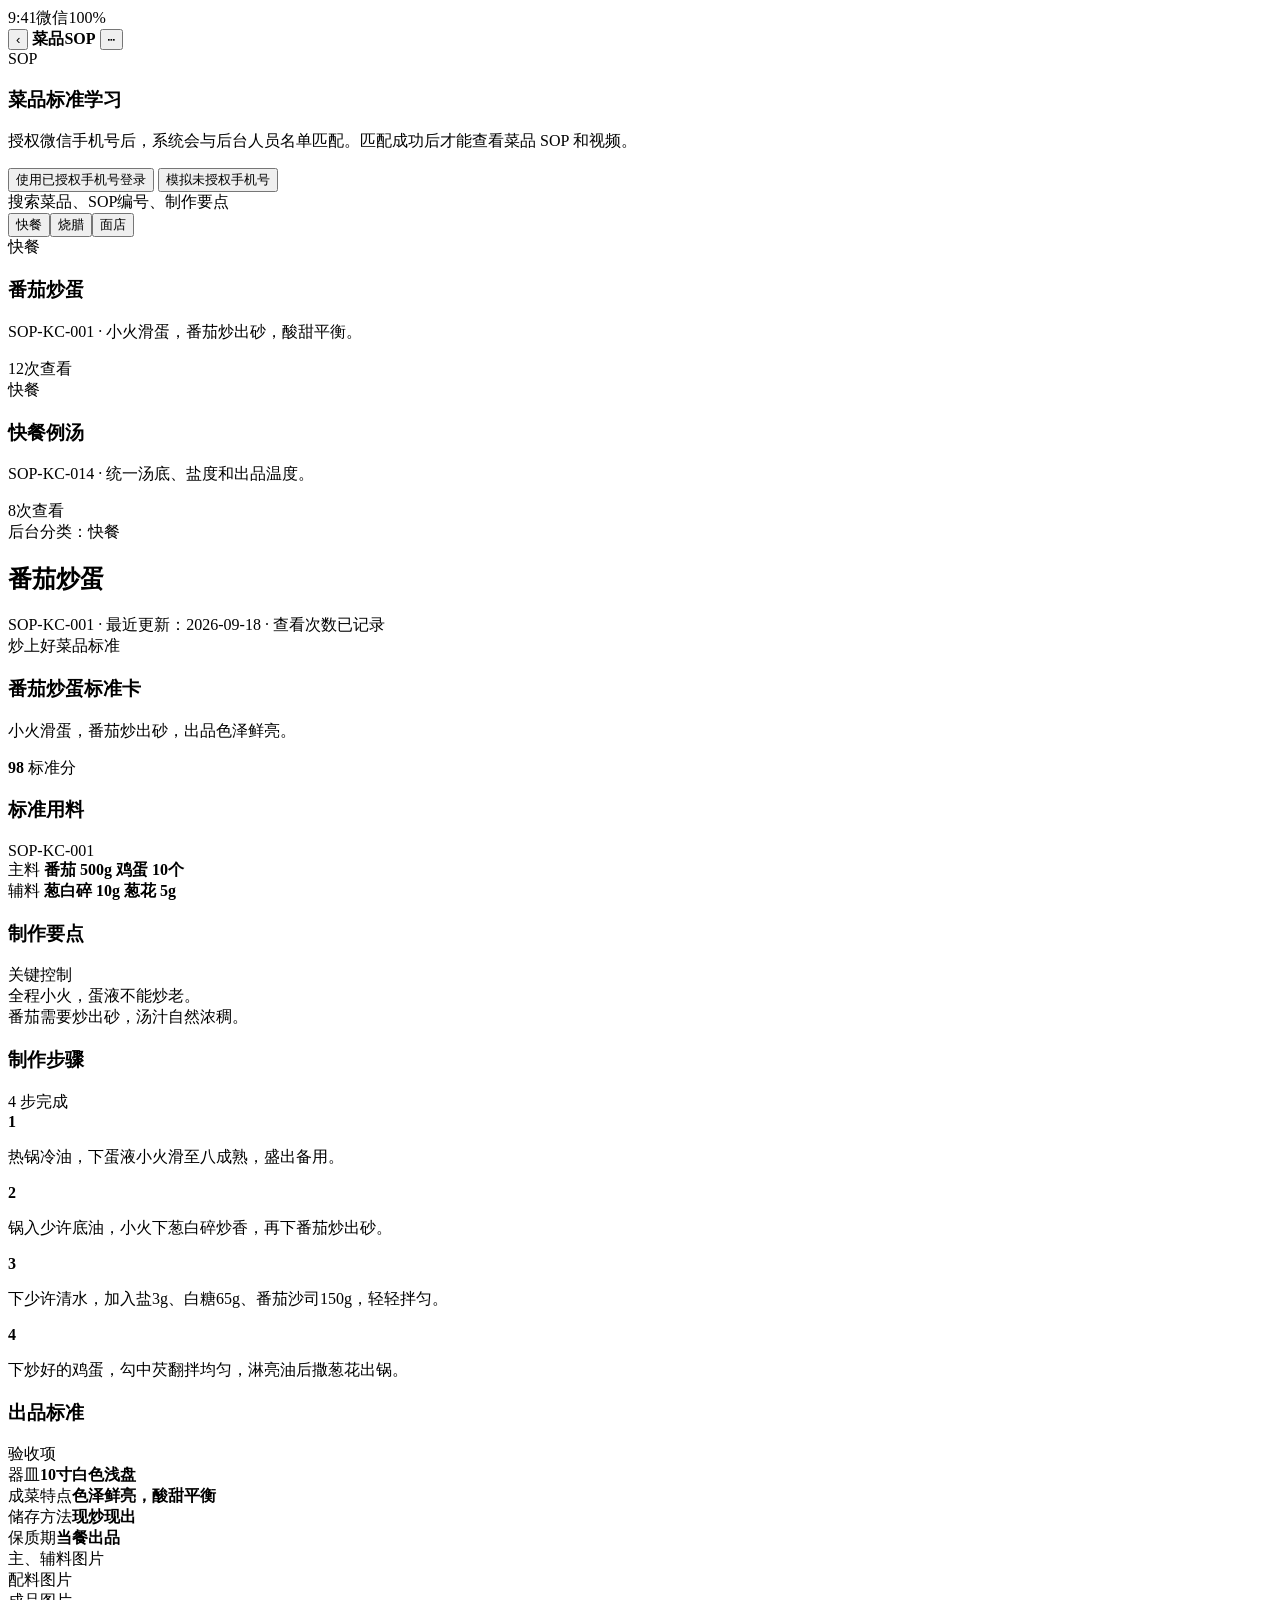
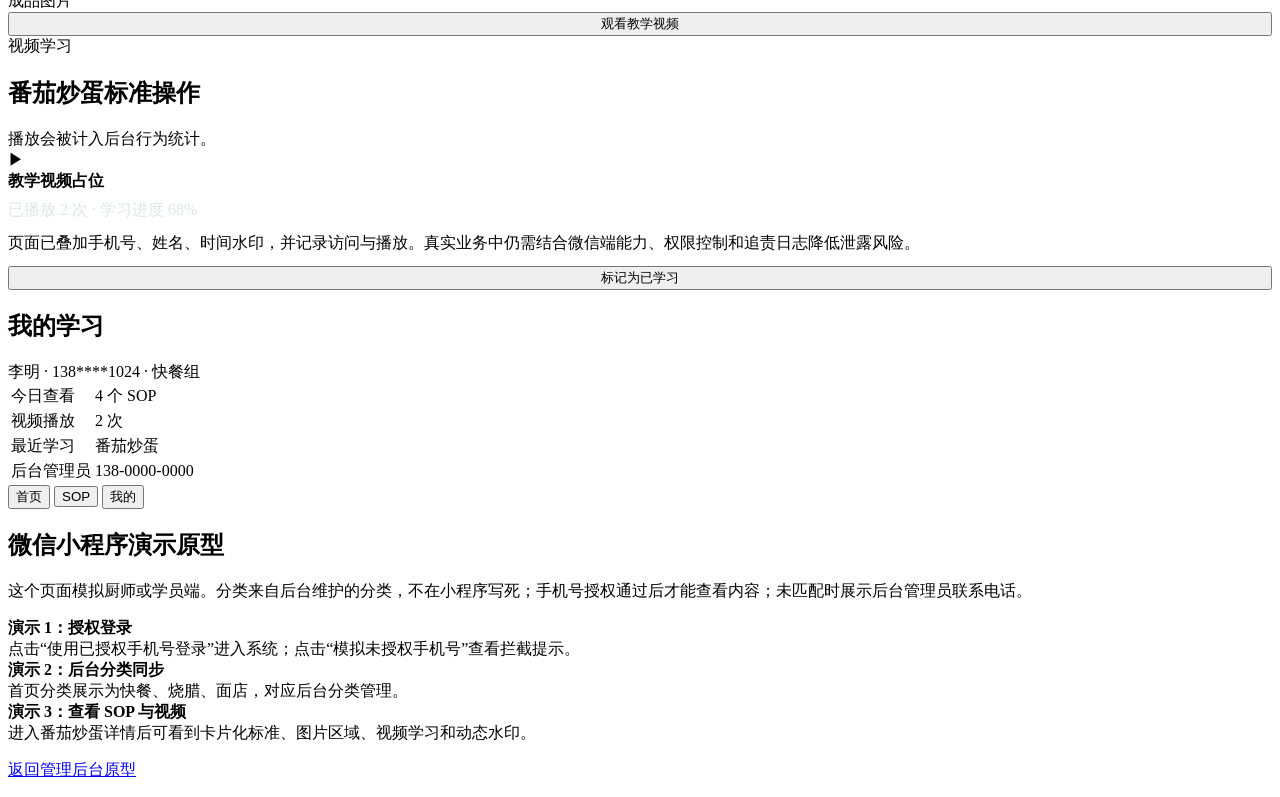
==== mobile.html @ 65b1b4b6 "Add files via upload" ====
<!doctype html>
<html lang="zh-CN">
<head>
  <meta charset="utf-8">
  <meta name="viewport" content="width=device-width, initial-scale=1">
  <title>菜品SOP微信小程序原型</title>
  <link rel="stylesheet" href="assets/prototype.css">
</head>
<body>
  <main class="mobile-page">
    <section class="phone" aria-label="微信小程序模拟器">
      <div class="phone-screen">
        <div class="mini-status"><span>9:41</span><span>微信</span><span>100%</span></div>
        <div class="mini-nav">
          <button id="backBtn" aria-label="返回">‹</button>
          <strong id="miniTitle">菜品SOP</strong>
          <button aria-label="更多">⋯</button>
        </div>
        <div class="mini-body">
          <section class="mini-view active" id="loginView">
            <div class="login-hero">
              <div class="login-logo">SOP</div>
              <h1>菜品标准学习</h1>
              <p>授权微信手机号后，系统会与后台人员名单匹配。匹配成功后才能查看菜品 SOP 和视频。</p>
            </div>
            <div class="login-actions">
              <button class="btn" id="loginOk">使用已授权手机号登录</button>
              <button class="btn secondary" id="loginFail">模拟未授权手机号</button>
              <div class="notice" id="loginNotice" hidden>当前手机号未开通访问权限，请联系后台管理员：138-0000-0000</div>
            </div>
          </section>

          <section class="mini-view" id="homeView">
            <div class="mini-search">搜索菜品、SOP编号、制作要点</div>
            <div class="mini-tabs" id="categoryTabs"></div>
            <div class="dish-list" id="dishList"></div>
          </section>

          <section class="mini-view watermark-area" id="detailView" data-watermark="">
            <div class="detail-header">
              <span class="tag">后台分类：快餐</span>
              <h2>番茄炒蛋</h2>
              <div class="muted">SOP-KC-001 · 最近更新：2026-09-18 · 查看次数已记录</div>
            </div>
            <div class="sop-hero-card">
              <div>
                <span class="sop-eyebrow">炒上好菜品标准</span>
                <h3>番茄炒蛋标准卡</h3>
                <p>小火滑蛋，番茄炒出砂，出品色泽鲜亮。</p>
              </div>
              <div class="sop-score">
                <b>98</b>
                <span>标准分</span>
              </div>
            </div>

            <div class="sop-module">
              <div class="module-head">
                <h3>标准用料</h3>
                <span>SOP-KC-001</span>
              </div>
              <div class="ingredient-grid">
                <div class="ingredient-card">
                  <span>主料</span>
                  <b>番茄 500g</b>
                  <b>鸡蛋 10个</b>
                </div>
                <div class="ingredient-card">
                  <span>辅料</span>
                  <b>葱白碎 10g</b>
                  <b>葱花 5g</b>
                </div>
              </div>
            </div>

            <div class="sop-module accent">
              <div class="module-head">
                <h3>制作要点</h3>
                <span>关键控制</span>
              </div>
              <div class="tip-list">
                <div>全程小火，蛋液不能炒老。</div>
                <div>番茄需要炒出砂，汤汁自然浓稠。</div>
              </div>
            </div>

            <div class="sop-module">
              <div class="module-head">
                <h3>制作步骤</h3>
                <span>4 步完成</span>
              </div>
              <div class="step-list">
                <div class="step-item"><b>1</b><p>热锅冷油，下蛋液小火滑至八成熟，盛出备用。</p></div>
                <div class="step-item"><b>2</b><p>锅入少许底油，小火下葱白碎炒香，再下番茄炒出砂。</p></div>
                <div class="step-item"><b>3</b><p>下少许清水，加入盐3g、白糖65g、番茄沙司150g，轻轻拌匀。</p></div>
                <div class="step-item"><b>4</b><p>下炒好的鸡蛋，勾中芡翻拌均匀，淋亮油后撒葱花出锅。</p></div>
              </div>
            </div>

            <div class="sop-module">
              <div class="module-head">
                <h3>出品标准</h3>
                <span>验收项</span>
              </div>
              <div class="standard-grid">
                <div><span>器皿</span><b>10寸白色浅盘</b></div>
                <div><span>成菜特点</span><b>色泽鲜亮，酸甜平衡</b></div>
                <div><span>储存方法</span><b>现炒现出</b></div>
                <div><span>保质期</span><b>当餐出品</b></div>
              </div>
            </div>
            <div class="media-grid">
              <div class="media-box">主、辅料图片</div>
              <div class="media-box">配料图片</div>
              <div class="media-box">成品图片</div>
            </div>
            <button class="btn" style="width:100%" id="goVideo">观看教学视频</button>
          </section>

          <section class="mini-view watermark-area" id="videoView" data-watermark="">
            <div class="detail-header">
              <span class="tag">视频学习</span>
              <h2>番茄炒蛋标准操作</h2>
              <div class="muted">播放会被计入后台行为统计。</div>
            </div>
            <div class="video-box">
              <div>
                <div class="play">▶</div>
                <b>教学视频占位</b>
                <div style="margin-top:8px;color:#dbe9e2">已播放 2 次 · 学习进度 68%</div>
              </div>
            </div>
            <div class="notice" style="margin-top:12px">
              页面已叠加手机号、姓名、时间水印，并记录访问与播放。真实业务中仍需结合微信端能力、权限控制和追责日志降低泄露风险。
            </div>
            <button class="btn" style="width:100%;margin-top:12px" id="finishVideo">标记为已学习</button>
          </section>

          <section class="mini-view" id="mineView">
            <div class="detail-header">
              <h2>我的学习</h2>
              <div class="muted">李明 · 138****1024 · 快餐组</div>
            </div>
            <div class="card">
              <table>
                <tbody>
                  <tr><td>今日查看</td><td>4 个 SOP</td></tr>
                  <tr><td>视频播放</td><td>2 次</td></tr>
                  <tr><td>最近学习</td><td>番茄炒蛋</td></tr>
                  <tr><td>后台管理员</td><td>138-0000-0000</td></tr>
                </tbody>
              </table>
            </div>
          </section>
        </div>
        <div class="mini-bottom">
          <button class="active" data-mini="homeView">首页</button>
          <button data-mini="detailView">SOP</button>
          <button data-mini="mineView">我的</button>
        </div>
      </div>
    </section>

    <section class="side-notes">
      <h1>微信小程序演示原型</h1>
      <p>这个页面模拟厨师或学员端。分类来自后台维护的分类，不在小程序写死；手机号授权通过后才能查看内容；未匹配时展示后台管理员联系电话。</p>
      <div class="demo-flow">
        <div class="card"><b>演示 1：授权登录</b><br><span class="muted">点击“使用已授权手机号登录”进入系统；点击“模拟未授权手机号”查看拦截提示。</span></div>
        <div class="card"><b>演示 2：后台分类同步</b><br><span class="muted">首页分类展示为快餐、烧腊、面店，对应后台分类管理。</span></div>
        <div class="card"><b>演示 3：查看 SOP 与视频</b><br><span class="muted">进入番茄炒蛋详情后可看到卡片化标准、图片区域、视频学习和动态水印。</span></div>
      </div>
      <p><a class="demo-link" href="admin.html">返回管理后台原型</a></p>
    </section>
  </main>

  <script>
    const categories = ['快餐', '烧腊', '面店'];
    const dishes = [
      { name: '番茄炒蛋', category: '快餐', code: 'SOP-KC-001', desc: '小火滑蛋，番茄炒出砂，酸甜平衡。', count: '12次查看' },
      { name: '快餐例汤', category: '快餐', code: 'SOP-KC-014', desc: '统一汤底、盐度和出品温度。', count: '8次查看' },
      { name: '蜜汁叉烧', category: '烧腊', code: 'SOP-SL-006', desc: '腌制、挂炉、出品切配标准。', count: '7次查看' },
      { name: '烧鸭切配', category: '烧腊', code: 'SOP-SL-011', desc: '皮肉比例、摆盘和蘸料配置。', count: '5次查看' },
      { name: '云吞面汤底', category: '面店', code: 'SOP-MD-003', desc: '汤底熬制、面量、出品时长。', count: '21次查看' }
    ];
    let currentCategory = categories[0];
    const titles = {
      loginView: '菜品SOP',
      homeView: '菜品SOP',
      detailView: 'SOP详情',
      videoView: '视频学习',
      mineView: '我的学习'
    };

    function watermarkText() {
      const now = new Date();
      const stamp = now.getFullYear() + '-' + String(now.getMonth() + 1).padStart(2, '0') + '-' + String(now.getDate()).padStart(2, '0') + ' ' + String(now.getHours()).padStart(2, '0') + ':' + String(now.getMinutes()).padStart(2, '0');
      return Array(36).fill('李明 138****1024 ' + stamp).join('    ');
    }

    function setView(id) {
      document.querySelectorAll('.mini-view').forEach(view => view.classList.toggle('active', view.id === id));
      document.querySelector('#miniTitle').textContent = titles[id];
      document.querySelectorAll('.mini-bottom button').forEach(button => button.classList.toggle('active', button.dataset.mini === id || (id === 'videoView' && button.dataset.mini === 'detailView')));
      document.querySelectorAll('.watermark-area').forEach(area => area.dataset.watermark = watermarkText());
    }

    function renderCategories() {
      const tabs = document.querySelector('#categoryTabs');
      tabs.innerHTML = categories.map(category => `<button class="${category === currentCategory ? 'active' : ''}" data-category="${category}">${category}</button>`).join('');
    }

    function renderDishes() {
      const list = document.querySelector('#dishList');
      list.innerHTML = dishes.filter(dish => dish.category === currentCategory).map(dish => `
        <article class="dish-card" data-open-detail="${dish.name}">
          <div class="dish-thumb">${dish.category}</div>
          <div>
            <h3>${dish.name}</h3>
            <p>${dish.code} · ${dish.desc}</p>
            <span class="tag">${dish.count}</span>
          </div>
        </article>
      `).join('');
    }

    document.querySelector('#loginOk').addEventListener('click', () => setView('homeView'));
    document.querySelector('#loginFail').addEventListener('click', () => {
      document.querySelector('#loginNotice').hidden = false;
    });
    document.querySelector('#goVideo').addEventListener('click', () => setView('videoView'));
    document.querySelector('#finishVideo').addEventListener('click', event => {
      event.currentTarget.textContent = '已完成学习，后台已记录';
      event.currentTarget.classList.add('secondary');
    });
    document.querySelector('#backBtn').addEventListener('click', () => setView(document.querySelector('#homeView').classList.contains('active') ? 'loginView' : 'homeView'));

    document.addEventListener('click', event => {
      const tab = event.target.closest('[data-category]');
      if (tab) {
        currentCategory = tab.dataset.category;
        renderCategories();
        renderDishes();
      }
      const detail = event.target.closest('[data-open-detail]');
      if (detail) setView('detailView');
      const mini = event.target.closest('[data-mini]');
      if (mini) setView(mini.dataset.mini);
    });

    renderCategories();
    renderDishes();
    setInterval(() => document.querySelectorAll('.watermark-area').forEach(area => area.dataset.watermark = watermarkText()), 30000);
  </script>
</body>
</html>
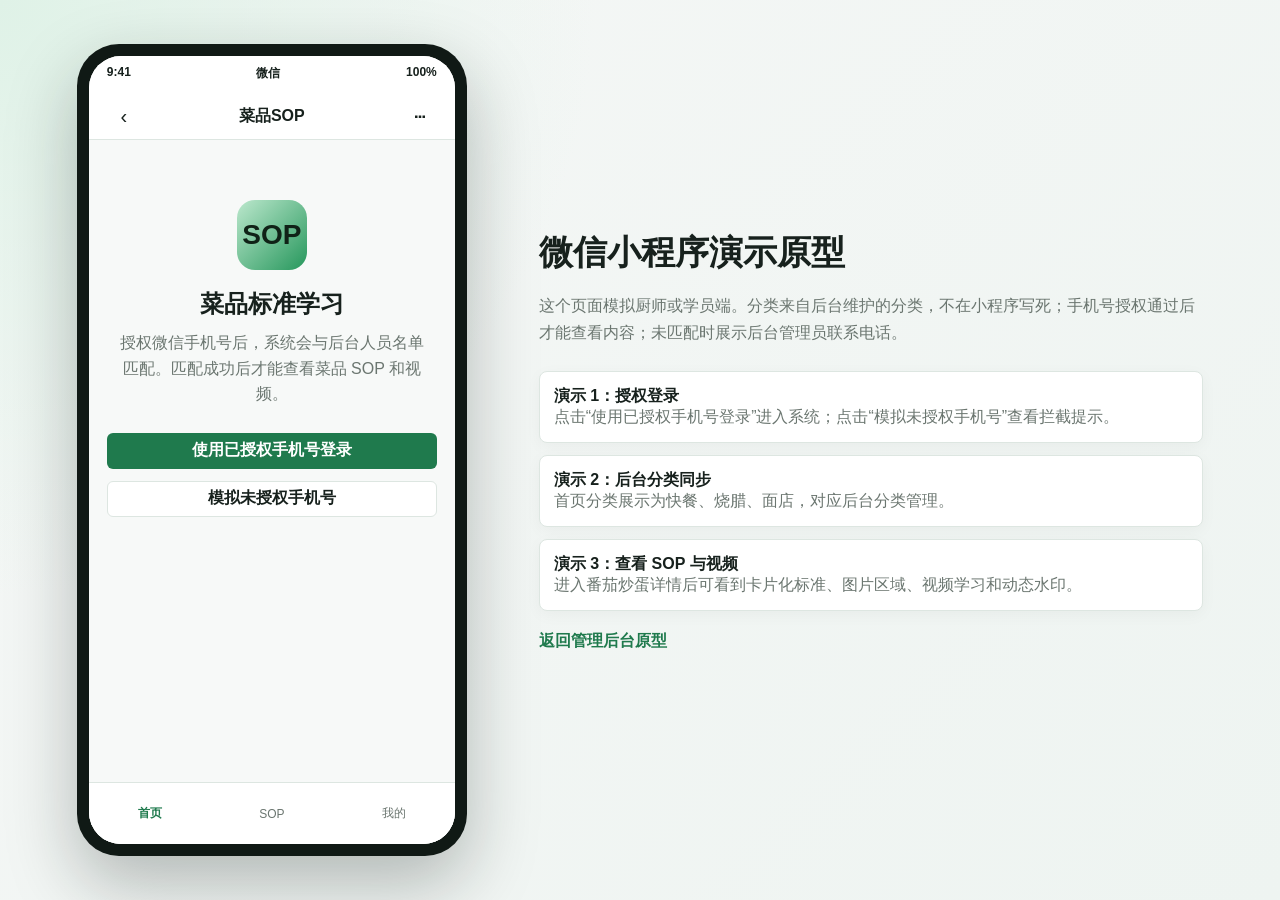
==== commit 980dee30: "Update mobile.html" ====
--- a/mobile.html
+++ b/mobile.html
@@ -4,7 +4,7 @@
   <meta charset="utf-8">
   <meta name="viewport" content="width=device-width, initial-scale=1">
   <title>菜品SOP微信小程序原型</title>
-  <link rel="stylesheet" href="assets/prototype.css">
+  <link rel="stylesheet" href="prototype.css">
 </head>
 <body>
   <main class="mobile-page">
--- a/prototype.css
+++ b/prototype.css
@@ -0,0 +1,1079 @@
+* {
+  box-sizing: border-box;
+}
+
+:root {
+  --green: #1f7a4d;
+  --green-2: #2f9b64;
+  --green-soft: #eaf6ef;
+  --ink: #17211d;
+  --muted: #6b7670;
+  --line: #dde6e1;
+  --bg: #f5f7f6;
+  --panel: #ffffff;
+  --dark: #14221b;
+  --amber: #b97818;
+  --red: #be3d31;
+  --blue: #2b65c8;
+  --shadow: 0 18px 48px rgba(19, 35, 28, .12);
+}
+
+body {
+  margin: 0;
+  background: var(--bg);
+  color: var(--ink);
+  font-family: -apple-system, BlinkMacSystemFont, "Segoe UI", "PingFang SC",
+    "Microsoft YaHei", Arial, sans-serif;
+  letter-spacing: 0;
+}
+
+button,
+input,
+select,
+textarea {
+  font: inherit;
+}
+
+button {
+  cursor: pointer;
+}
+
+.btn {
+  display: inline-flex;
+  align-items: center;
+  justify-content: center;
+  gap: 8px;
+  min-height: 36px;
+  padding: 0 14px;
+  border: 1px solid transparent;
+  border-radius: 6px;
+  background: var(--green);
+  color: #fff;
+  font-weight: 650;
+}
+
+.btn.secondary {
+  background: #fff;
+  color: var(--ink);
+  border-color: var(--line);
+}
+
+.btn.ghost {
+  background: transparent;
+  color: var(--green);
+}
+
+.btn.warn {
+  background: #fff6e8;
+  color: #8d5811;
+  border-color: #efd4a9;
+}
+
+.tag,
+.status {
+  display: inline-flex;
+  align-items: center;
+  min-height: 24px;
+  padding: 0 8px;
+  border-radius: 999px;
+  background: var(--green-soft);
+  color: var(--green);
+  font-size: 12px;
+  font-weight: 650;
+}
+
+.status.off {
+  background: #f2f3f2;
+  color: #777;
+}
+
+.status.red {
+  background: #fff0ee;
+  color: var(--red);
+}
+
+.muted {
+  color: var(--muted);
+}
+
+.admin-shell {
+  min-height: 100vh;
+  display: grid;
+  grid-template-columns: 232px 1fr;
+}
+
+.sidebar {
+  background: var(--dark);
+  color: #dfeae4;
+  padding: 22px 16px;
+}
+
+.brand {
+  display: flex;
+  align-items: center;
+  gap: 12px;
+  margin-bottom: 26px;
+}
+
+.brand-mark {
+  width: 38px;
+  height: 38px;
+  border-radius: 8px;
+  background: linear-gradient(135deg, #9be4b7, #2f9b64);
+  display: grid;
+  place-items: center;
+  color: #102217;
+  font-weight: 900;
+}
+
+.brand-title {
+  font-weight: 800;
+  line-height: 1.2;
+}
+
+.brand-sub {
+  font-size: 12px;
+  color: #9fb5aa;
+  margin-top: 3px;
+}
+
+.nav {
+  display: grid;
+  gap: 6px;
+}
+
+.nav button {
+  height: 42px;
+  border: 0;
+  border-radius: 6px;
+  background: transparent;
+  color: #cbd9d2;
+  display: flex;
+  align-items: center;
+  gap: 10px;
+  padding: 0 12px;
+  text-align: left;
+}
+
+.nav button.active,
+.nav button:hover {
+  background: rgba(255, 255, 255, .1);
+  color: #fff;
+}
+
+.main {
+  min-width: 0;
+}
+
+.topbar {
+  height: 68px;
+  background: #fff;
+  border-bottom: 1px solid var(--line);
+  display: flex;
+  align-items: center;
+  justify-content: space-between;
+  padding: 0 28px;
+}
+
+.topbar h1 {
+  margin: 0;
+  font-size: 20px;
+}
+
+.userbar {
+  display: flex;
+  align-items: center;
+  gap: 12px;
+  color: var(--muted);
+  font-size: 14px;
+}
+
+.content {
+  padding: 24px 28px 36px;
+}
+
+.view {
+  display: none;
+}
+
+.view.active {
+  display: block;
+}
+
+.section-title {
+  display: flex;
+  align-items: center;
+  justify-content: space-between;
+  gap: 18px;
+  margin-bottom: 16px;
+}
+
+.section-title h2 {
+  margin: 0;
+  font-size: 22px;
+}
+
+.section-title p {
+  margin: 4px 0 0;
+  color: var(--muted);
+}
+
+.grid {
+  display: grid;
+  gap: 16px;
+}
+
+.grid.kpis {
+  grid-template-columns: repeat(4, minmax(0, 1fr));
+}
+
+.grid.two {
+  grid-template-columns: minmax(0, 1.1fr) minmax(320px, .9fr);
+}
+
+.grid.three {
+  grid-template-columns: repeat(3, minmax(0, 1fr));
+}
+
+.card {
+  background: var(--panel);
+  border: 1px solid var(--line);
+  border-radius: 8px;
+  padding: 18px;
+  box-shadow: 0 4px 16px rgba(22, 36, 29, .04);
+}
+
+.kpi-label {
+  color: var(--muted);
+  font-size: 13px;
+}
+
+.kpi-value {
+  font-size: 30px;
+  font-weight: 850;
+  margin-top: 8px;
+}
+
+.kpi-note {
+  color: var(--green);
+  margin-top: 8px;
+  font-size: 13px;
+}
+
+.toolbar {
+  display: flex;
+  align-items: center;
+  justify-content: space-between;
+  gap: 14px;
+  margin-bottom: 14px;
+}
+
+.filters {
+  display: flex;
+  gap: 10px;
+  flex-wrap: wrap;
+}
+
+.field,
+.select {
+  min-height: 36px;
+  border: 1px solid var(--line);
+  border-radius: 6px;
+  background: #fff;
+  padding: 0 12px;
+  color: var(--ink);
+}
+
+table {
+  width: 100%;
+  border-collapse: collapse;
+  background: #fff;
+}
+
+th,
+td {
+  border-bottom: 1px solid var(--line);
+  padding: 12px 10px;
+  text-align: left;
+  vertical-align: top;
+  font-size: 14px;
+}
+
+th {
+  color: #52625a;
+  font-weight: 750;
+  background: #f9fbfa;
+}
+
+.actions {
+  display: flex;
+  gap: 8px;
+  flex-wrap: wrap;
+}
+
+.category-list {
+  display: grid;
+  gap: 12px;
+}
+
+.category-row {
+  display: grid;
+  grid-template-columns: 1fr auto;
+  gap: 12px;
+  align-items: center;
+  padding: 14px;
+  border: 1px solid var(--line);
+  border-radius: 8px;
+  background: #fff;
+}
+
+.sop-layout {
+  display: grid;
+  grid-template-columns: minmax(0, 1fr) 360px;
+  gap: 16px;
+}
+
+.sop-form {
+  display: grid;
+  gap: 12px;
+}
+
+.form-row {
+  display: grid;
+  grid-template-columns: 120px 1fr;
+  gap: 12px;
+  align-items: start;
+}
+
+.form-row label {
+  padding-top: 8px;
+  font-weight: 750;
+  color: #26342d;
+}
+
+textarea.field {
+  min-height: 88px;
+  padding-top: 10px;
+  resize: vertical;
+}
+
+.upload-grid {
+  display: grid;
+  grid-template-columns: repeat(2, minmax(0, 1fr));
+  gap: 12px;
+}
+
+.upload {
+  min-height: 108px;
+  border: 1px dashed #a9b9b0;
+  border-radius: 8px;
+  background: #fbfcfb;
+  display: grid;
+  place-items: center;
+  text-align: center;
+  color: var(--muted);
+  padding: 12px;
+}
+
+.sop-preview {
+  border: 1px solid #1f2b25;
+  background: #fff;
+}
+
+.sop-preview .title {
+  background: #d6edc7;
+  text-align: center;
+  padding: 12px;
+  font-size: 22px;
+  font-weight: 900;
+  border-bottom: 1px solid #1f2b25;
+}
+
+.sop-table {
+  display: grid;
+  grid-template-columns: 116px 1fr 154px;
+}
+
+.sop-cell {
+  min-height: 54px;
+  border-right: 1px solid #1f2b25;
+  border-bottom: 1px solid #1f2b25;
+  padding: 10px;
+  font-size: 14px;
+}
+
+.sop-cell.label {
+  font-weight: 800;
+  white-space: nowrap;
+}
+
+.sop-cell.media {
+  display: grid;
+  place-items: center;
+  color: #333;
+}
+
+.sop-cell.wide {
+  grid-column: span 2;
+}
+
+.sop-cell.tall {
+  min-height: 118px;
+}
+
+.sop-cell.last {
+  border-bottom: 0;
+}
+
+.timeline {
+  display: grid;
+  gap: 12px;
+}
+
+.timeline-item {
+  display: grid;
+  grid-template-columns: 8px 1fr;
+  gap: 12px;
+}
+
+.timeline-dot {
+  width: 8px;
+  height: 8px;
+  border-radius: 99px;
+  background: var(--green);
+  margin-top: 8px;
+}
+
+.modal-mask {
+  position: fixed;
+  inset: 0;
+  background: rgba(8, 16, 12, .42);
+  display: none;
+  align-items: center;
+  justify-content: center;
+  padding: 24px;
+  z-index: 20;
+}
+
+.modal-mask.show {
+  display: flex;
+}
+
+.modal {
+  width: min(520px, 100%);
+  background: #fff;
+  border-radius: 8px;
+  box-shadow: var(--shadow);
+  padding: 22px;
+}
+
+.modal h3 {
+  margin: 0 0 16px;
+}
+
+.toast {
+  position: fixed;
+  right: 24px;
+  bottom: 24px;
+  min-width: 240px;
+  max-width: 360px;
+  padding: 13px 16px;
+  border-radius: 8px;
+  background: #16231c;
+  color: #fff;
+  box-shadow: var(--shadow);
+  opacity: 0;
+  transform: translateY(10px);
+  pointer-events: none;
+  transition: .18s ease;
+  z-index: 30;
+}
+
+.toast.show {
+  opacity: 1;
+  transform: translateY(0);
+}
+
+.demo-link {
+  color: var(--green);
+  font-weight: 750;
+  text-decoration: none;
+}
+
+.mobile-page {
+  min-height: 100vh;
+  background: radial-gradient(circle at top left, #dff2e7, transparent 38%),
+    linear-gradient(135deg, #f5f7f6, #eef4f1);
+  display: grid;
+  grid-template-columns: 420px minmax(360px, 1fr);
+  gap: 42px;
+  align-items: center;
+  padding: 42px 6vw;
+}
+
+.phone {
+  width: 390px;
+  height: 812px;
+  border-radius: 42px;
+  background: #101915;
+  padding: 12px;
+  box-shadow: 0 28px 70px rgba(16, 25, 21, .28);
+}
+
+.phone-screen {
+  height: 100%;
+  border-radius: 32px;
+  overflow: hidden;
+  background: #f7f9f8;
+  position: relative;
+  display: flex;
+  flex-direction: column;
+}
+
+.mini-status {
+  height: 38px;
+  padding: 9px 18px 0;
+  display: flex;
+  justify-content: space-between;
+  font-size: 12px;
+  font-weight: 700;
+  background: #fff;
+}
+
+.mini-nav {
+  height: 46px;
+  background: #fff;
+  display: grid;
+  grid-template-columns: 42px 1fr 42px;
+  align-items: center;
+  padding: 0 14px;
+  border-bottom: 1px solid var(--line);
+}
+
+.mini-nav button {
+  border: 0;
+  background: transparent;
+  color: var(--ink);
+  font-size: 20px;
+}
+
+.mini-nav strong {
+  text-align: center;
+  font-size: 16px;
+}
+
+.mini-body {
+  flex: 1;
+  overflow: hidden;
+  position: relative;
+}
+
+.mini-view {
+  display: none;
+  height: 100%;
+  overflow-y: auto;
+  padding: 18px;
+}
+
+.mini-view.active {
+  display: block;
+}
+
+.login-hero {
+  padding: 42px 8px 26px;
+  text-align: center;
+}
+
+.login-logo {
+  width: 70px;
+  height: 70px;
+  margin: 0 auto 18px;
+  border-radius: 18px;
+  background: linear-gradient(135deg, #bce8cd, #26975c);
+  display: grid;
+  place-items: center;
+  color: #102217;
+  font-size: 28px;
+  font-weight: 900;
+}
+
+.login-hero h1 {
+  margin: 0;
+  font-size: 24px;
+}
+
+.login-hero p {
+  margin: 10px 0 0;
+  color: var(--muted);
+  line-height: 1.6;
+}
+
+.login-actions {
+  display: grid;
+  gap: 12px;
+}
+
+.notice {
+  border: 1px solid #efd4a9;
+  background: #fff8ec;
+  color: #82530f;
+  border-radius: 8px;
+  padding: 12px;
+  line-height: 1.5;
+  font-size: 13px;
+}
+
+.mini-search {
+  height: 40px;
+  border-radius: 20px;
+  background: #fff;
+  border: 1px solid var(--line);
+  display: flex;
+  align-items: center;
+  padding: 0 14px;
+  color: var(--muted);
+  margin-bottom: 14px;
+}
+
+.mini-tabs {
+  display: flex;
+  gap: 8px;
+  overflow-x: auto;
+  padding-bottom: 10px;
+  margin-bottom: 4px;
+}
+
+.mini-tabs button {
+  white-space: nowrap;
+  border: 1px solid var(--line);
+  background: #fff;
+  color: var(--ink);
+  border-radius: 18px;
+  min-height: 34px;
+  padding: 0 14px;
+}
+
+.mini-tabs button.active {
+  border-color: var(--green);
+  background: var(--green);
+  color: #fff;
+}
+
+.dish-list {
+  display: grid;
+  gap: 12px;
+}
+
+.dish-card {
+  background: #fff;
+  border: 1px solid var(--line);
+  border-radius: 8px;
+  padding: 12px;
+  display: grid;
+  grid-template-columns: 74px 1fr;
+  gap: 12px;
+}
+
+.dish-thumb {
+  width: 74px;
+  height: 74px;
+  border-radius: 8px;
+  background: linear-gradient(135deg, #ffd37b, #f07151);
+  display: grid;
+  place-items: center;
+  color: #4f210b;
+  font-weight: 900;
+}
+
+.dish-card h3 {
+  margin: 0 0 6px;
+  font-size: 16px;
+}
+
+.dish-card p {
+  margin: 0 0 8px;
+  color: var(--muted);
+  font-size: 12px;
+  line-height: 1.45;
+}
+
+.mini-bottom {
+  height: 62px;
+  display: grid;
+  grid-template-columns: repeat(3, 1fr);
+  border-top: 1px solid var(--line);
+  background: #fff;
+}
+
+.mini-bottom button {
+  border: 0;
+  background: #fff;
+  color: var(--muted);
+  font-size: 12px;
+  display: grid;
+  place-items: center;
+  padding: 6px 0;
+}
+
+.mini-bottom button.active {
+  color: var(--green);
+  font-weight: 750;
+}
+
+.watermark-area {
+  position: relative;
+  overflow: hidden;
+}
+
+.watermark-area::before {
+  content: attr(data-watermark);
+  position: absolute;
+  inset: -120px;
+  color: rgba(28, 80, 53, .13);
+  font-size: 13px;
+  line-height: 72px;
+  white-space: pre-wrap;
+  transform: rotate(-22deg);
+  pointer-events: none;
+  z-index: 2;
+}
+
+.detail-header {
+  background: #fff;
+  border: 1px solid var(--line);
+  border-radius: 8px;
+  padding: 14px;
+  margin-bottom: 12px;
+}
+
+.detail-header h2 {
+  margin: 0 0 8px;
+  font-size: 20px;
+}
+
+.mini-sop {
+  background: #fff;
+  border: 1px solid #26342d;
+  font-size: 12px;
+}
+
+.mini-sop-title {
+  background: #d6edc7;
+  text-align: center;
+  padding: 10px;
+  font-size: 18px;
+  font-weight: 900;
+  border-bottom: 1px solid #26342d;
+}
+
+.mini-sop-row {
+  display: grid;
+  grid-template-columns: 88px 1fr;
+  border-bottom: 1px solid #26342d;
+}
+
+.mini-sop-row:last-child {
+  border-bottom: 0;
+}
+
+.mini-sop-row b,
+.mini-sop-row span {
+  padding: 9px;
+  line-height: 1.55;
+}
+
+.mini-sop-row b {
+  border-right: 1px solid #26342d;
+}
+
+.sop-hero-card {
+  background: linear-gradient(135deg, #1f7a4d, #46b477);
+  color: #fff;
+  border-radius: 12px;
+  padding: 16px;
+  margin-bottom: 12px;
+  display: grid;
+  grid-template-columns: 1fr 72px;
+  gap: 14px;
+  align-items: center;
+  box-shadow: 0 12px 26px rgba(31, 122, 77, .22);
+}
+
+.sop-hero-card h3 {
+  margin: 6px 0 8px;
+  font-size: 21px;
+}
+
+.sop-hero-card p {
+  margin: 0;
+  color: rgba(255, 255, 255, .88);
+  line-height: 1.5;
+  font-size: 13px;
+}
+
+.sop-eyebrow {
+  font-size: 12px;
+  color: rgba(255, 255, 255, .86);
+}
+
+.sop-score {
+  width: 72px;
+  height: 72px;
+  border-radius: 50%;
+  background: rgba(255, 255, 255, .16);
+  border: 1px solid rgba(255, 255, 255, .35);
+  display: grid;
+  place-items: center;
+  text-align: center;
+}
+
+.sop-score b {
+  display: block;
+  font-size: 24px;
+  line-height: 1;
+}
+
+.sop-score span {
+  display: block;
+  margin-top: -12px;
+  font-size: 11px;
+  color: rgba(255, 255, 255, .82);
+}
+
+.sop-module {
+  position: relative;
+  z-index: 3;
+  background: #fff;
+  border: 1px solid var(--line);
+  border-radius: 10px;
+  padding: 14px;
+  margin-bottom: 12px;
+  box-shadow: 0 6px 18px rgba(22, 36, 29, .05);
+}
+
+.sop-module.accent {
+  background: #fffaf0;
+  border-color: #f0d7a9;
+}
+
+.module-head {
+  display: flex;
+  justify-content: space-between;
+  gap: 12px;
+  align-items: center;
+  margin-bottom: 12px;
+}
+
+.module-head h3 {
+  margin: 0;
+  font-size: 16px;
+}
+
+.module-head span {
+  color: var(--muted);
+  font-size: 12px;
+}
+
+.ingredient-grid {
+  display: grid;
+  grid-template-columns: 1fr 1fr;
+  gap: 10px;
+}
+
+.ingredient-card {
+  min-height: 102px;
+  border-radius: 10px;
+  padding: 12px;
+  background: #f4faf6;
+  display: grid;
+  align-content: start;
+  gap: 7px;
+}
+
+.ingredient-card span,
+.standard-grid span {
+  color: var(--muted);
+  font-size: 12px;
+}
+
+.ingredient-card b {
+  font-size: 14px;
+}
+
+.tip-list {
+  display: grid;
+  gap: 8px;
+}
+
+.tip-list div {
+  min-height: 40px;
+  border-radius: 8px;
+  background: #fff;
+  border: 1px solid #f0d7a9;
+  padding: 10px 12px;
+  color: #70480d;
+  line-height: 1.45;
+}
+
+.step-list {
+  display: grid;
+  gap: 10px;
+}
+
+.step-item {
+  display: grid;
+  grid-template-columns: 32px 1fr;
+  gap: 10px;
+  align-items: start;
+}
+
+.step-item b {
+  width: 32px;
+  height: 32px;
+  border-radius: 50%;
+  background: var(--green-soft);
+  color: var(--green);
+  display: grid;
+  place-items: center;
+}
+
+.step-item p {
+  margin: 0;
+  padding: 6px 0 12px;
+  border-bottom: 1px dashed var(--line);
+  line-height: 1.55;
+  color: #2d3b34;
+}
+
+.step-item:last-child p {
+  border-bottom: 0;
+  padding-bottom: 0;
+}
+
+.standard-grid {
+  display: grid;
+  grid-template-columns: 1fr 1fr;
+  gap: 10px;
+}
+
+.standard-grid div {
+  border-radius: 8px;
+  background: #f7f9f8;
+  padding: 10px;
+  min-height: 72px;
+  display: grid;
+  gap: 5px;
+}
+
+.standard-grid b {
+  font-size: 13px;
+  line-height: 1.35;
+}
+
+.media-grid {
+  display: grid;
+  grid-template-columns: repeat(3, 1fr);
+  gap: 8px;
+  margin: 12px 0;
+}
+
+.media-box {
+  height: 74px;
+  border-radius: 8px;
+  background: #edf2ef;
+  border: 1px dashed #a9b9b0;
+  display: grid;
+  place-items: center;
+  color: var(--muted);
+  font-size: 12px;
+  text-align: center;
+  padding: 6px;
+}
+
+.video-box {
+  margin-top: 12px;
+  height: 178px;
+  border-radius: 8px;
+  background: linear-gradient(135deg, #1f2a25, #395247);
+  color: #fff;
+  display: grid;
+  place-items: center;
+  text-align: center;
+  position: relative;
+  overflow: hidden;
+}
+
+.play {
+  width: 58px;
+  height: 58px;
+  border-radius: 50%;
+  display: grid;
+  place-items: center;
+  border: 2px solid rgba(255,255,255,.9);
+  margin: 0 auto 10px;
+  font-size: 24px;
+}
+
+.side-notes {
+  max-width: 760px;
+}
+
+.side-notes h1 {
+  font-size: 34px;
+  margin: 0 0 12px;
+}
+
+.side-notes p {
+  color: var(--muted);
+  line-height: 1.7;
+}
+
+.demo-flow {
+  display: grid;
+  gap: 12px;
+  margin-top: 24px;
+}
+
+.demo-flow .card {
+  padding: 14px;
+}
+
+@media (max-width: 1120px) {
+  .grid.kpis,
+  .grid.three,
+  .grid.two,
+  .sop-layout {
+    grid-template-columns: 1fr;
+  }
+
+  .mobile-page {
+    grid-template-columns: 1fr;
+    justify-items: center;
+  }
+}
+
+@media (max-width: 760px) {
+  .admin-shell {
+    grid-template-columns: 1fr;
+  }
+
+  .sidebar {
+    position: sticky;
+    top: 0;
+    z-index: 10;
+  }
+
+  .nav {
+    grid-template-columns: repeat(3, 1fr);
+  }
+
+  .topbar,
+  .content {
+    padding-left: 16px;
+    padding-right: 16px;
+  }
+
+  .phone {
+    width: min(390px, 100vw - 24px);
+  }
+}
